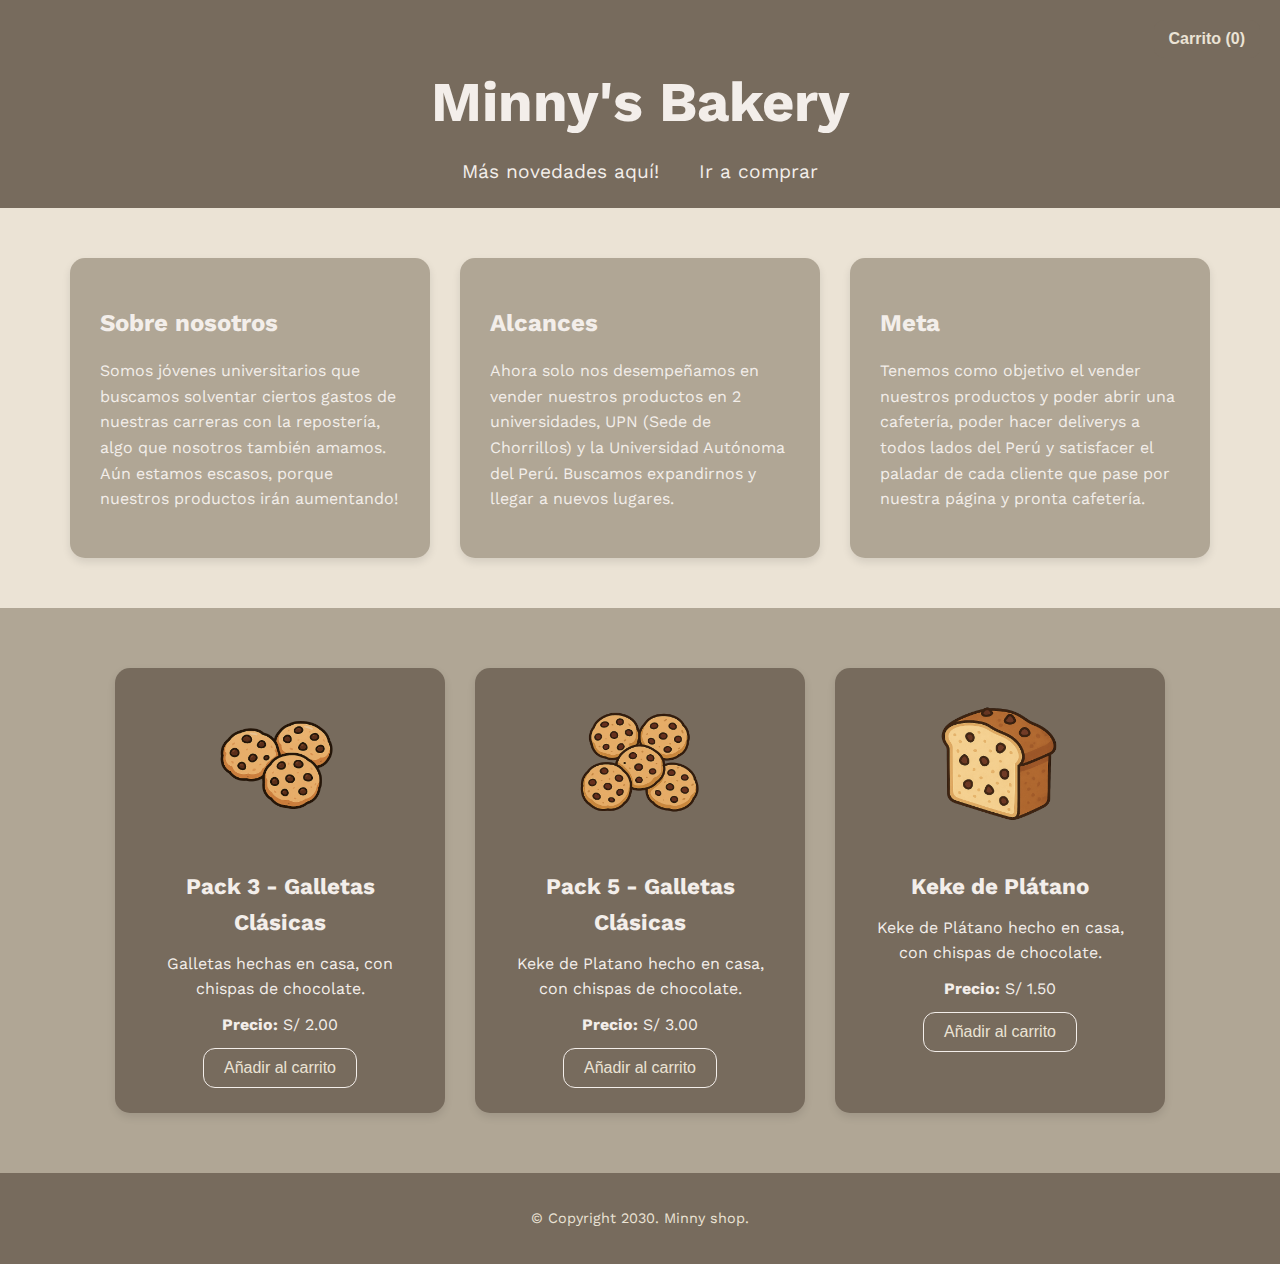
==== index.html @ 087997c1 "index.html" ====
<!DOCTYPE html>
<html lang="es">
<head>
  <meta charset="UTF-8">
  <title>Minny's Bakery</title>
  <link rel="stylesheet" href="bakery.css">
  <link href="https://fonts.googleapis.com/css2?family=Work+Sans:ital,wght@0,500;1,500&display=swap" rel="stylesheet">
  <link rel="preconnect" href="https://fonts.gstatic.com" crossorigin>
  <link rel="preconnect" href="https://fonts.googleapis.com">
  <link rel="shortcut icon" href="imgs/favico.ico" type="image/x-icon">
  <meta name="viewport" content="width=device-width, initial-scale=1.0">
</head>
<body>
  <header>
    <h1>Minny's Bakery</h1>
    <nav>
      <a href="https://www.instagram.com/m1njii.jpg/" target="_blank">Más novedades aquí!</a>
      <a href="#productos">Ir a comprar</a>
    </nav>
    <button id="toggle-cart">Carrito (<span id="cart-count">0</span>)</button>
  </header>

  <article id="about-us">
    <div class="card">
      <h1>Sobre nosotros</h1>
      <p>
        Somos jóvenes universitarios que buscamos solventar ciertos gastos de nuestras carreras con la repostería, algo que nosotros también amamos. Aún estamos escasos, porque nuestros productos irán aumentando!
      </p>
    </div>
    <div class="card">
      <h1>Alcances</h1>
      <p>
        Ahora solo nos desempeñamos en vender nuestros productos en 2 universidades, UPN (Sede de Chorrillos) y la Universidad Autónoma del Perú. Buscamos expandirnos y llegar a nuevos lugares.
      </p>
    </div>
    <div class="card">
      <h1>Meta</h1>
      <p>
        Tenemos como objetivo el vender nuestros productos y poder abrir una cafetería, poder hacer deliverys a todos lados del Perú y satisfacer el paladar de cada cliente que pase por nuestra página y pronta cafetería.
      </p>
    </div>
  </article>

  <article id="productos">
    <div class="producto">
      <img src="imgs/3-galletas.png" alt="Galletas Clásicas" style="width: 50%; border-radius: 10px; margin-bottom: 10px;">
      <h2>Pack 3 - Galletas Clásicas</h2>
      <p>Galletas hechas en casa, con chispas de chocolate.</p>
      <p><strong>Precio:</strong> S/ 2.00</p>
      <button class="add-to-cart" data-name="Pack 3 - Galletas Clásicas" data-price="2.00">Añadir al carrito</button>
    </div>
    <div class="producto">
      <img src="imgs/5-galletas.png" alt="Galletas Clásicas" style="width: 50%; border-radius: 10px; margin-bottom: 10px;">
      <h2>Pack 5 - Galletas Clásicas</h2>
      <p>Keke de Platano hecho en casa, con chispas de chocolate.</p>
      <p><strong>Precio:</strong> S/ 3.00</p>
      <button class="add-to-cart" data-name="Pack 5 - Galletas Clásicas" data-price="3.00">Añadir al carrito</button>
    </div>
    <div class="producto">
      <img src="imgs/keke-de-platano.png" alt="Keke de Plátano" style="width: 50%; border-radius: 10px; margin-bottom: 10px;">
      <h2>Keke de Plátano</h2>
      <p>Keke de Plátano hecho en casa, con chispas de chocolate.</p>
      <p><strong>Precio:</strong> S/ 1.50</p>
      <button class="add-to-cart" data-name="Keke de Plátano" data-price="1.50">Añadir al carrito</button>
    </div>   
<!--     <div class="producto">
      <img src="imgs/muffin-de-naranja.png" alt="Muffin de Naranja" style="width: 50%; border-radius: 10px; margin-bottom: 10px;">
      <h2>Muffin de Naranja</h2>
      <p>Galletas hechas en casa, con chispas de chocolate.</p>
      <p><strong>Precio:</strong> S/ 2.00</p>
      <button class="add-to-cart" data-name="Muffin de Naranja" data-price="2.00">Añadir al carrito</button>
    </div> -->
  <!-- 
    <div class="producto">
      <img src="ruta/de/la/imagen.jpg" alt="Galletas Clásicas" style="width: 50%; border-radius: 10px; margin-bottom: 10px;">
      <h2>Galletas Clásicas</h2>
      <p>Galletas hechas en casa, con chispas de chocolate.</p>
      <p><strong>Precio:</strong> S/ 2.00</p>
      <button class="add-to-cart" data-name="Galletas Clásicas" data-price="2.00">Añadir al carrito</button>
    </div>
    <div class="producto">
      <img src="ruta/de/la/imagen.jpg" alt="Galletas Clásicas" style="width: 50%; border-radius: 10px; margin-bottom: 10px;">
      <h2>Galletas Clásicas</h2>
      <p>Galletas hechas en casa, con chispas de chocolate.</p>
      <p><strong>Precio:</strong> S/ 2.00</p>
      <button class="add-to-cart" data-name="Galletas Clásicas" data-price="2.00">Añadir al carrito</button>
    </div>
    <div class="producto">
      <img src="ruta/de/la/imagen.jpg" alt="Galletas Clásicas" style="width: 50%; border-radius: 10px; margin-bottom: 10px;">
      <h2>Galletas Clásicas</h2>
      <p>Galletas hechas en casa, con chispas de chocolate.</p>
      <p><strong>Precio:</strong> S/ 2.00</p>
      <button class="add-to-cart" data-name="Galletas Clásicas" data-price="2.00">Añadir al carrito</button>
    </div>
    -->
    
  </article>

  <div id="cart">
    <h2 style="text-decoration: underline;">Carrito de compras</h2>
    <hr>
    <ul id="cart-items"></ul>
    <p id="total">Total: S/ 0.00</p>
    <hr>
    <button id="checkout">Comprar</button>
    <button id="close-cart">Cerrar</button>
  </div>

  <footer>
    <p>&copy; Copyright 2030. Minny shop.</p>
  </footer>

  <script src="bakery.js"></script>
</body>
</html>
---- bakery.css ----
html {
    scroll-behavior: smooth;
}

body {
    font-family: "Work Sans", sans-serif;
    background: #F3EEEA;
    margin: 0;
    line-height: 1.6;
    color: #333;
}

header {
    background-color: #776B5D;
    text-align: center;
    padding: 20px;
    color: #F3EEEA;
    box-shadow: 0 4px 6px rgba(0,0,0,0.1);
}

header h1 {
    font-size: 3.5rem;
    margin-bottom: 10px;
}

header nav {
    display: flex;
    justify-content: center;
    gap: 40px;
    margin-top: 10px;
    flex-wrap: wrap;
}

header a {
    color: #F3EEEA;
    text-decoration: none;
    transition: 0.3s ease;
    font-size: 1.2rem;
}

header a:hover {
    color: #EBE3D5;
    text-decoration: underline;
}

#about-us {
    display: flex;
    flex-wrap: wrap;
    justify-content: center;
    gap: 30px;
    padding: 50px 20px;
    background: #EBE3D5;
}

.card {
    background-color: #B0A695;
    color: #F3EEEA;
    border-radius: 15px;
    padding: 30px;
    width: 300px;
    box-shadow: 0 4px 8px rgba(0,0,0,0.1);
    transition: transform 0.3s;
}

.card:hover {
    transform: translateY(-5px);
}

.card h1 {
    margin-bottom: 15px;
    font-size: 1.5rem;
}

#productos {
    display: flex;
    flex-wrap: wrap;
    justify-content: center;
    gap: 30px;
    padding: 60px 20px;
    background-color: #B0A695;
}

.producto {
    padding: 25px;
    background-color: #776B5D;
    border-radius: 15px;
    color: #F3EEEA;
    text-align: center;
    width: 280px;
    box-shadow: 0 4px 8px rgba(0,0,0,0.1);
    transition: transform 0.3s;
}

.producto:hover {
    transform: translateY(-5px);
}

.producto h2 {
    font-size: 1.4rem;
    margin-bottom: 10px;
}

.producto p {
    margin: 10px 0;
}

.producto button {
    background-color: #776B5D;
    color: #EBE3D5;
    border-radius: 12px;
    padding: 10px 20px;
    transition: 0.3s ease;
    border: 1px solid #F3EEEA;
    cursor: pointer;
    font-size: 1rem;
}

.producto button:hover {
    background-color: #EBE3D5;
    color: #776B5D;
}

footer {
    text-align: center;
    color: #EBE3D5;
    background-color: #776B5D;
    padding: 20px;
    font-size: 0.9rem;
}

/* Carrito */

#cart {
    position: fixed;
    top: 80px;
    right: 20px;
    width: 300px;
    max-height: 70vh;
    background: white;
    border: 2px solid #ccc;
    box-shadow: 0 4px 10px rgba(0,0,0,0.2);
    padding: 20px;
    display: none;
    z-index: 999;
    overflow-y: auto;
    border-radius: 10px;
}

#cart h2 {
    margin-top: 0;
    text-align: center;
    font-size: 1.5rem;
    color: #776B5D;
}

#cart-items {
    list-style: none;
    padding: 0;
}

#cart-items li {
    margin-bottom: 10px;
    border-bottom: 1px solid #ddd;
    padding-bottom: 5px;
    font-size: 0.95rem;
}

#toggle-cart {
    position: fixed;
    top: 20px;
    right: 20px;
    background-color: #776B5D;
    border: none;
    padding: 10px 15px;
    border-radius: 10px;
    cursor: pointer;
    font-weight: bold;
    color: #EBE3D5;
    font-size: 1rem;
    z-index: 1000;
}

#close-cart {
    margin-top: 10px;
    background-color: #ccc;
    border: none;
    padding: 5px 10px;
    border-radius: 5px;
    cursor: pointer;
}

#cart button {
    background-color: #776B5D;
    color: #EBE3D5;
    border-radius: 12px;
    padding: 10px;
    transition: 0.3s ease;
    border: 1px solid #F3EEEA;
    cursor: pointer;
    margin-right: 10px;
}

#cart button:hover {
    background-color: #EBE3D5;
    color: #776B5D;
}


@media (max-width: 768px) {
    header {
        padding: 10px;
    }

    header h1 {
        font-size: 2rem;
    }

    header a {
        font-size: 0.8rem;
    }

    header nav {
        flex-direction: column;
        gap: 10px;
        margin-top: 10px;
    }
    
    #productos {
        display: flex;
        flex-direction: column;
        align-items: center;
    }
    
    .producto {
        font-size: 0.9rem;
        width: 80%;
        margin-bottom: 20px;
    }
    
    #toggle-cart {
        top: 15px;
        right: 15px;
        padding: 8px 12px;
        font-size: 0.9rem;
    }
    
    #cart {
        position: fixed;
        top: 0;
        right: 0;
        width: 92vw;
        height: 100vh;
        max-height: 100vh;
        background-color: #ffffffee;
        padding: 25px 15px;
        border-radius: 0;
        box-shadow: none;
        overflow-y: auto;
        z-index: 1000;
        display: none;
    }
    
    #cart h2 {
        font-size: 1.6rem;
        margin-bottom: 20px;
        color: #776B5D;
    }
    
    #cart-items {
        display: flex;
        flex-direction: column;
        gap: 12px;
    }
    
    #cart-items div {
        background-color: #F3EEEA;
        border-radius: 10px;
        padding: 10px;
        font-size: 0.95rem;
        display: flex;
        justify-content: space-between;
        align-items: center;
    }
    
    #cart button {
        margin-top: 20px;
        width: 100%;
        padding: 12px;
        font-size: 1rem;
        border-radius: 10px;
        background-color: #776B5D;
        color: #EBE3D5;
        border: 1px solid #F3EEEA;
        cursor: pointer;
    }
    
    #cart button:hover {
        background-color: #EBE3D5;
        color: #776B5D;
    }
    
    #close-cart {
        background-color: #ccc;
        padding: 8px 12px;
        border-radius: 10px;
        margin-top: 15px;
        width: 100%;
        font-weight: bold;
    }
}
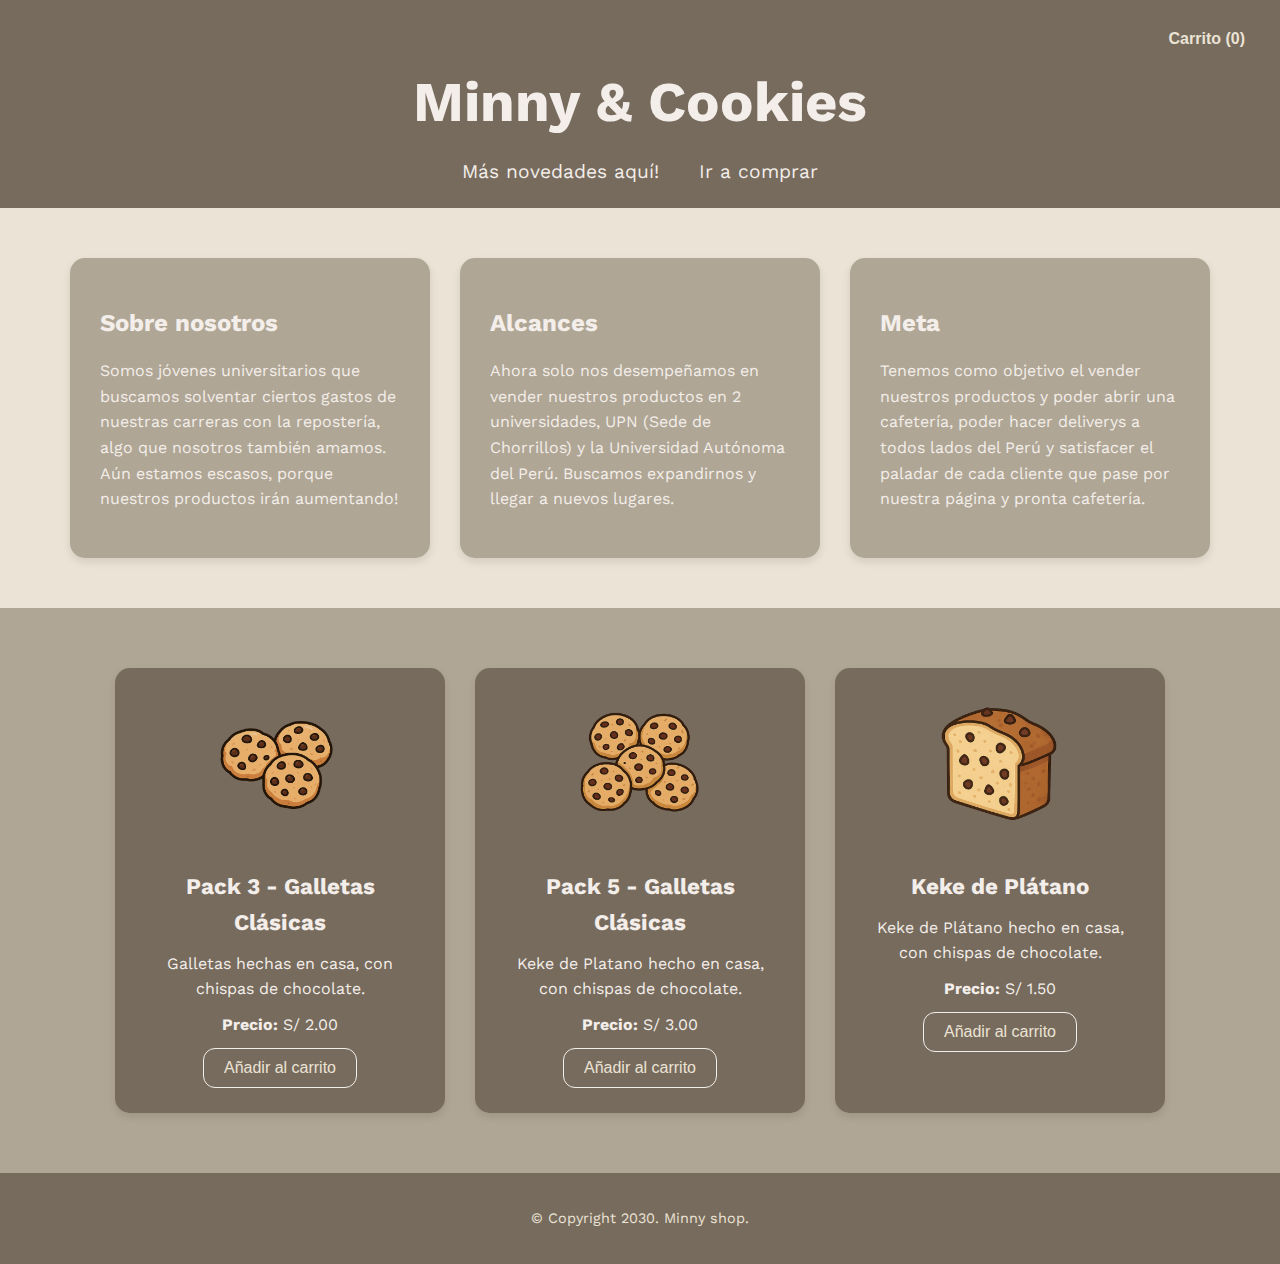
==== commit 1ee96e6f: "index.html" ====
--- a/index.html
+++ b/index.html
@@ -2,7 +2,7 @@
 <html lang="es">
 <head>
   <meta charset="UTF-8">
-  <title>Minny's Bakery</title>
+  <title>Minny & Cookies</title>
   <link rel="stylesheet" href="bakery.css">
   <link href="https://fonts.googleapis.com/css2?family=Work+Sans:ital,wght@0,500;1,500&display=swap" rel="stylesheet">
   <link rel="preconnect" href="https://fonts.gstatic.com" crossorigin>
@@ -12,9 +12,9 @@
 </head>
 <body>
   <header>
-    <h1>Minny's Bakery</h1>
+    <h1>Minny & Cookies</h1>
     <nav>
-      <a href="https://www.instagram.com/m1njii.jpg/" target="_blank">Más novedades aquí!</a>
+      <a href="soon.html" target="_blank">Más novedades aquí!</a>
       <a href="#productos">Ir a comprar</a>
     </nav>
     <button id="toggle-cart">Carrito (<span id="cart-count">0</span>)</button>
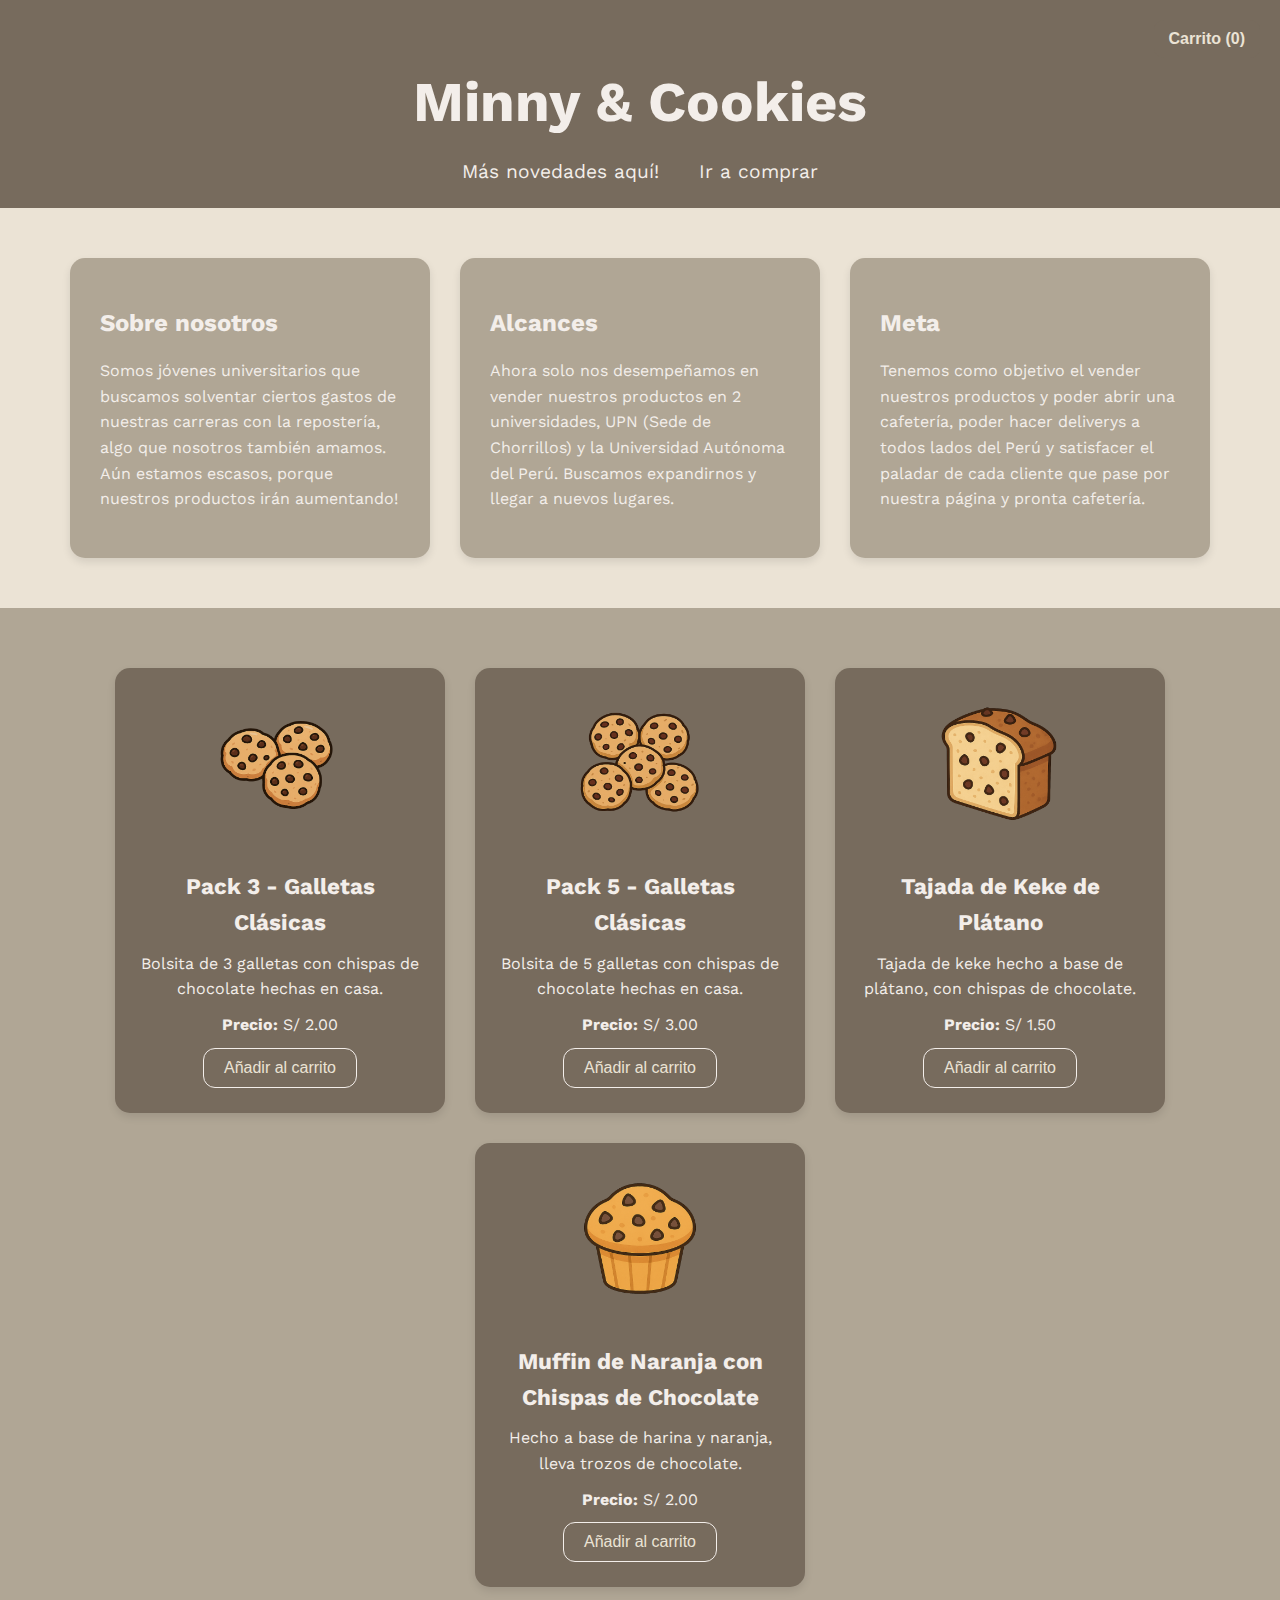
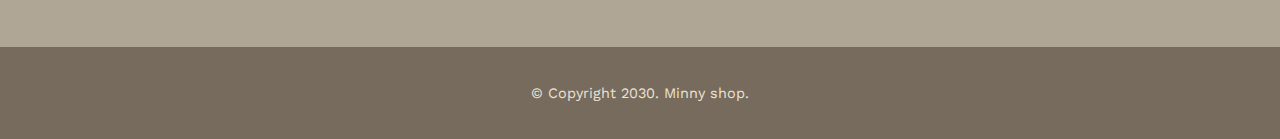
==== commit c39d09cc: "index.html" ====
--- a/index.html
+++ b/index.html
@@ -45,31 +45,31 @@
     <div class="producto">
       <img src="imgs/3-galletas.png" alt="Galletas Clásicas" style="width: 50%; border-radius: 10px; margin-bottom: 10px;">
       <h2>Pack 3 - Galletas Clásicas</h2>
-      <p>Galletas hechas en casa, con chispas de chocolate.</p>
+      <p>Bolsita de 3 galletas con chispas de chocolate hechas en casa.</p>
       <p><strong>Precio:</strong> S/ 2.00</p>
       <button class="add-to-cart" data-name="Pack 3 - Galletas Clásicas" data-price="2.00">Añadir al carrito</button>
     </div>
     <div class="producto">
       <img src="imgs/5-galletas.png" alt="Galletas Clásicas" style="width: 50%; border-radius: 10px; margin-bottom: 10px;">
       <h2>Pack 5 - Galletas Clásicas</h2>
-      <p>Keke de Platano hecho en casa, con chispas de chocolate.</p>
+      <p>Bolsita de 5 galletas con chispas de chocolate hechas en casa.</p>
       <p><strong>Precio:</strong> S/ 3.00</p>
       <button class="add-to-cart" data-name="Pack 5 - Galletas Clásicas" data-price="3.00">Añadir al carrito</button>
     </div>
     <div class="producto">
       <img src="imgs/keke-de-platano.png" alt="Keke de Plátano" style="width: 50%; border-radius: 10px; margin-bottom: 10px;">
-      <h2>Keke de Plátano</h2>
-      <p>Keke de Plátano hecho en casa, con chispas de chocolate.</p>
+      <h2>Tajada de Keke de Plátano</h2>
+      <p>Tajada de keke hecho a base de plátano, con chispas de chocolate.</p>
       <p><strong>Precio:</strong> S/ 1.50</p>
       <button class="add-to-cart" data-name="Keke de Plátano" data-price="1.50">Añadir al carrito</button>
     </div>   
-<!--     <div class="producto">
+    <div class="producto">
       <img src="imgs/muffin-de-naranja.png" alt="Muffin de Naranja" style="width: 50%; border-radius: 10px; margin-bottom: 10px;">
-      <h2>Muffin de Naranja</h2>
-      <p>Galletas hechas en casa, con chispas de chocolate.</p>
+      <h2>Muffin de Naranja con Chispas de Chocolate</h2>
+      <p>Hecho a base de harina y naranja, lleva trozos de chocolate.</p>
       <p><strong>Precio:</strong> S/ 2.00</p>
       <button class="add-to-cart" data-name="Muffin de Naranja" data-price="2.00">Añadir al carrito</button>
-    </div> -->
+    </div>
   <!-- 
     <div class="producto">
       <img src="ruta/de/la/imagen.jpg" alt="Galletas Clásicas" style="width: 50%; border-radius: 10px; margin-bottom: 10px;">
--- a/bakery.css
+++ b/bakery.css
@@ -134,7 +134,7 @@
     position: fixed;
     top: 80px;
     right: 20px;
-    width: 300px;
+    width: 350px;
     max-height: 70vh;
     background: white;
     border: 2px solid #ccc;
@@ -161,8 +161,11 @@
 #cart-items li {
     margin-bottom: 10px;
     border-bottom: 1px solid #ddd;
-    padding-bottom: 5px;
+    padding-bottom: 10px;
     font-size: 0.95rem;
+    justify-content: space-between;
+    display: flex;
+    align-items: center;
 }
 
 #toggle-cart {
@@ -190,8 +193,7 @@
 }
 
 #cart button {
-    background-color: #776B5D;
-    color: #EBE3D5;
+    color: #776B5D;
     border-radius: 12px;
     padding: 10px;
     transition: 0.3s ease;
@@ -201,8 +203,8 @@
 }
 
 #cart button:hover {
-    background-color: #EBE3D5;
-    color: #776B5D;
+    background-color: #776B5D;
+    color: #EBE3D5;
 }
 
 
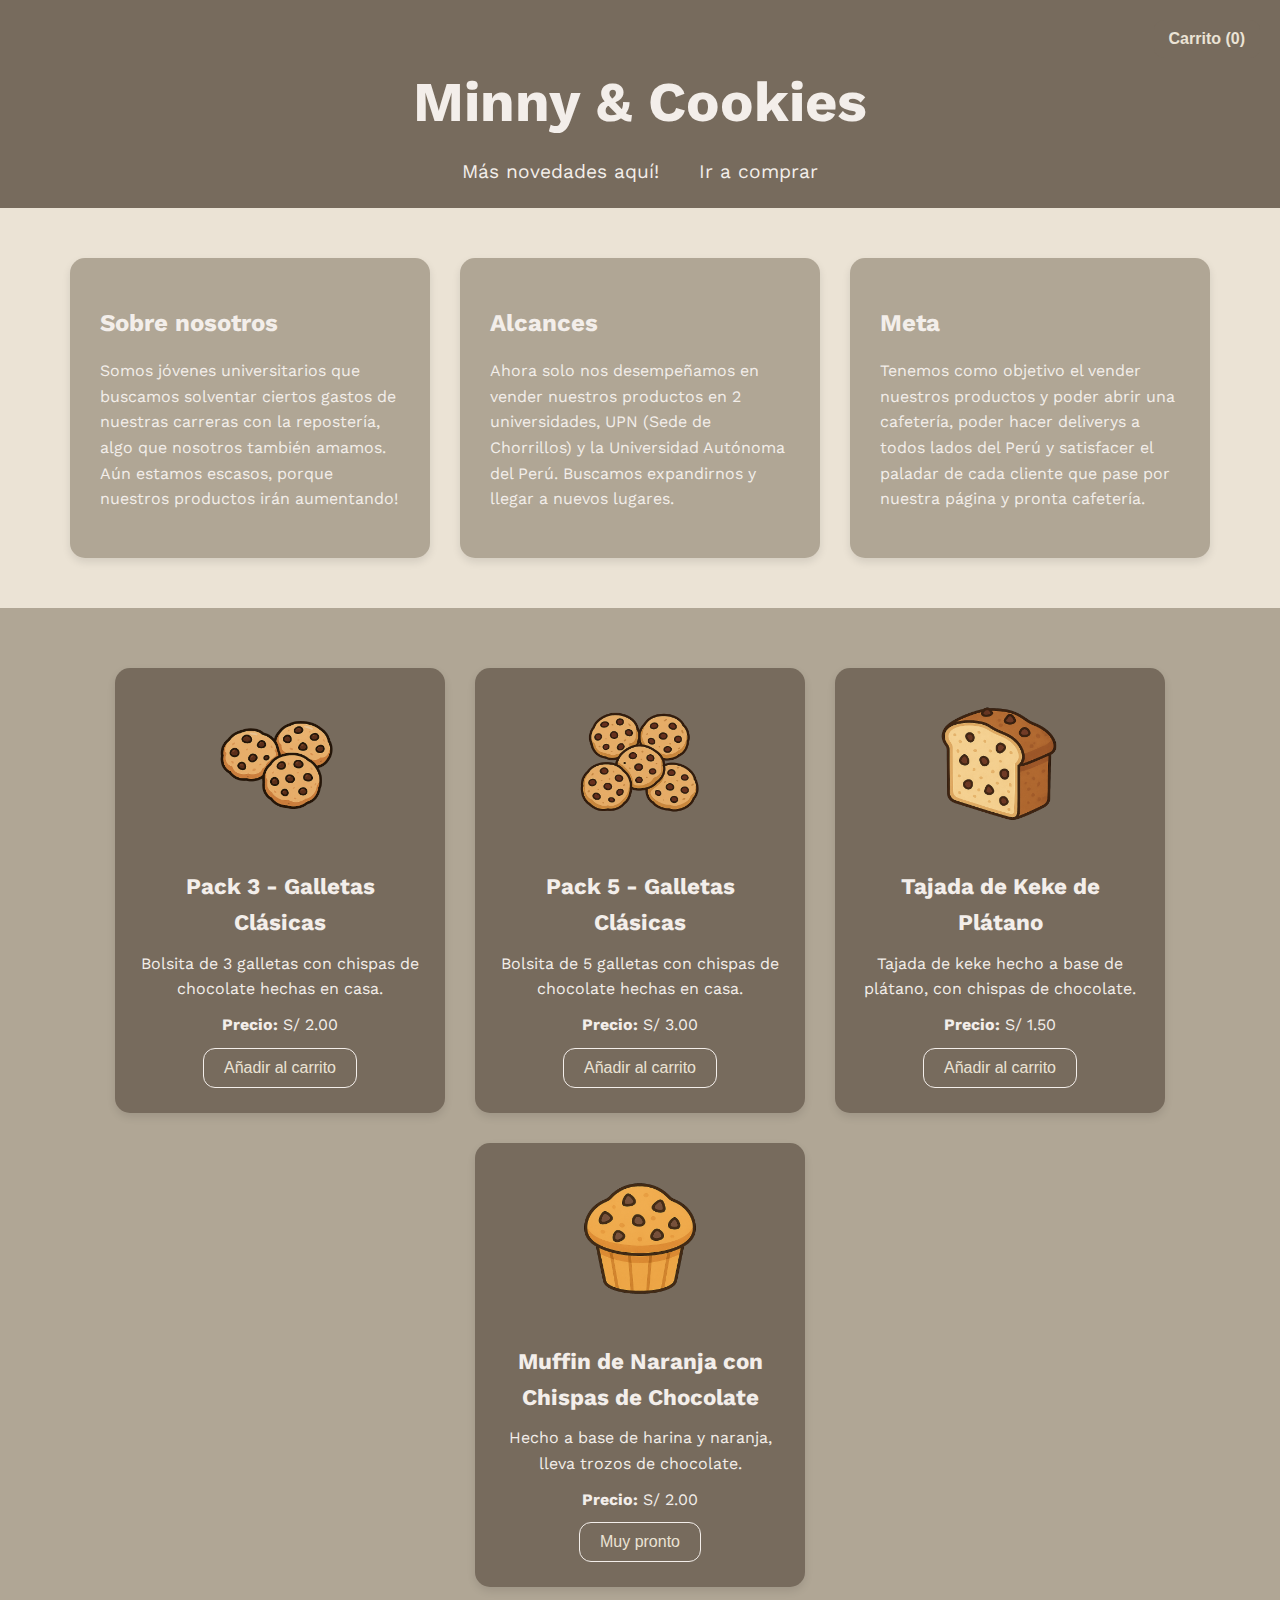
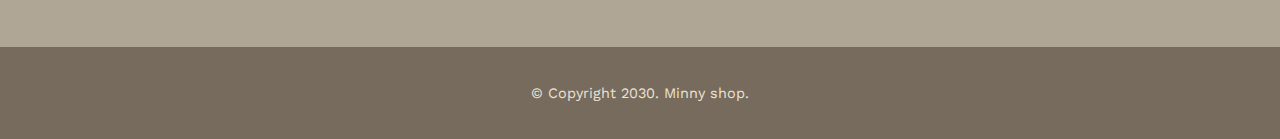
==== commit f4067cc8: "index.html" ====
--- a/index.html
+++ b/index.html
@@ -68,7 +68,8 @@
       <h2>Muffin de Naranja con Chispas de Chocolate</h2>
       <p>Hecho a base de harina y naranja, lleva trozos de chocolate.</p>
       <p><strong>Precio:</strong> S/ 2.00</p>
-      <button class="add-to-cart" data-name="Muffin de Naranja" data-price="2.00">Añadir al carrito</button>
+      <button>Muy pronto</button>
+      <!--<button class="add-to-cart" data-name="Muffin de Naranja" data-price="2.00">Añadir al carrito</button>-->
     </div>
   <!-- 
     <div class="producto">
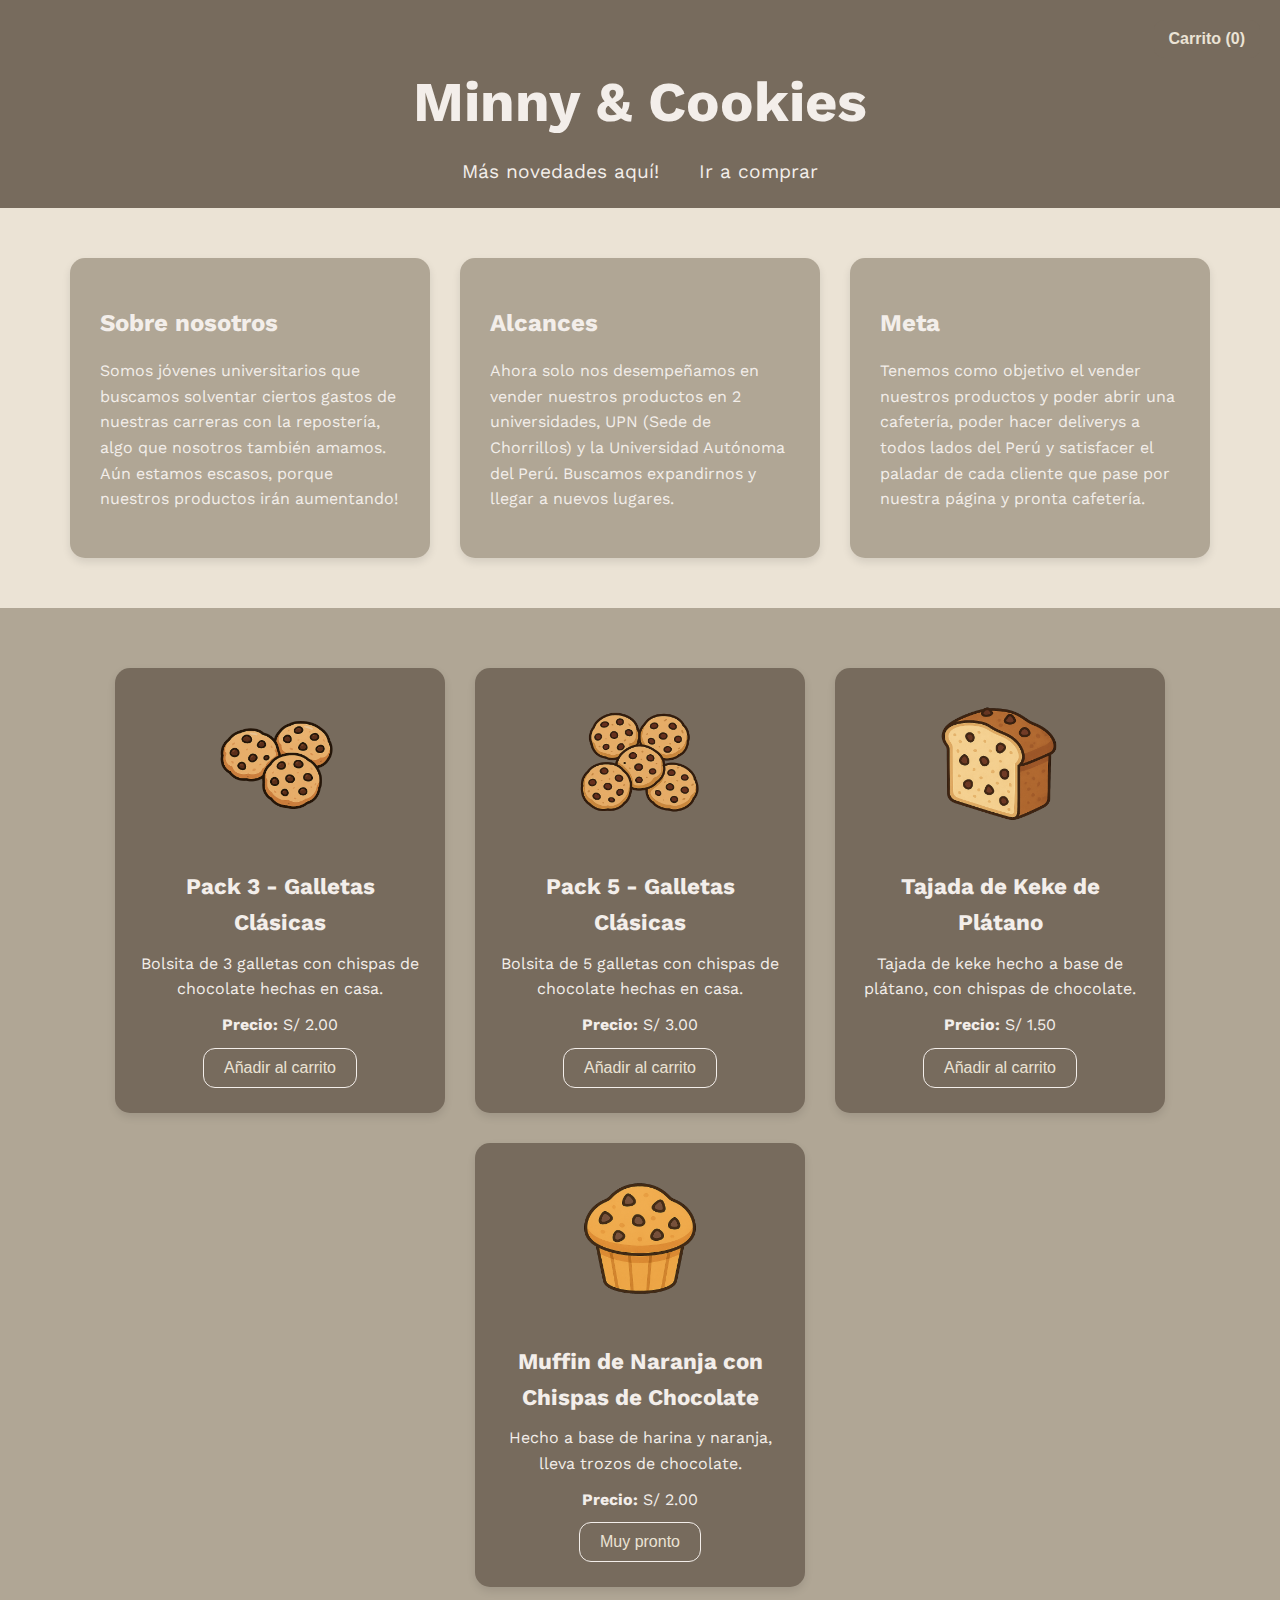
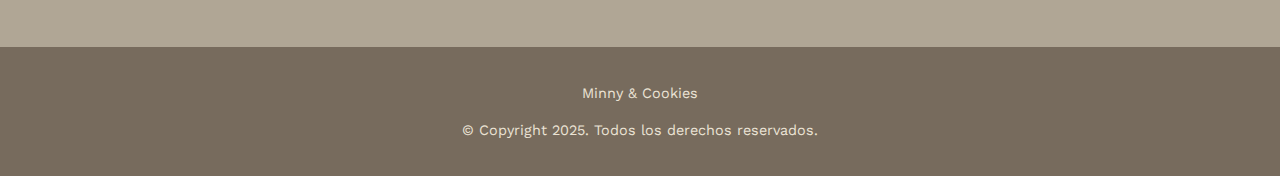
==== commit bbea67e1: "index.html" ====
--- a/index.html
+++ b/index.html
@@ -108,7 +108,8 @@
   </div>
 
   <footer>
-    <p>&copy; Copyright 2030. Minny shop.</p>
+    <p>Minny & Cookies</p>
+    <p>&copy; Copyright 2025. Todos los derechos reservados.</p>
   </footer>
 
   <script src="bakery.js"></script>
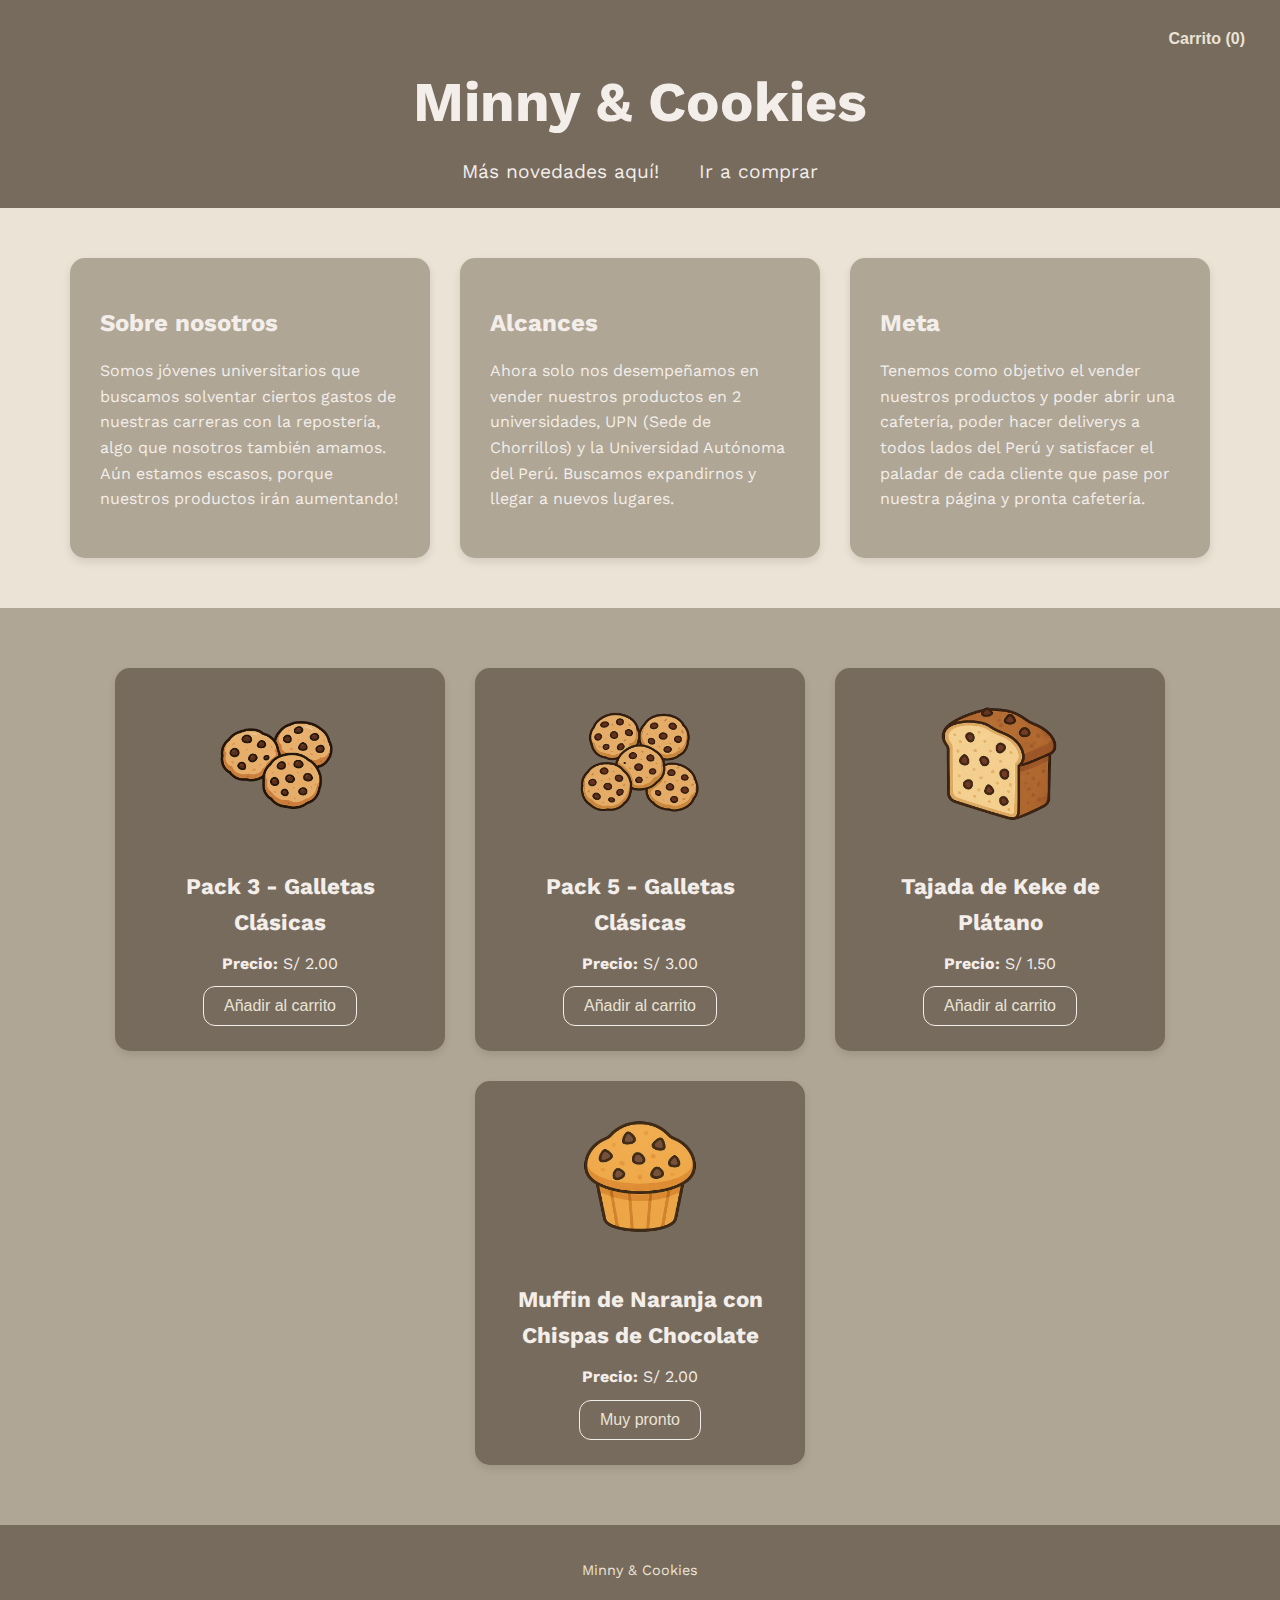
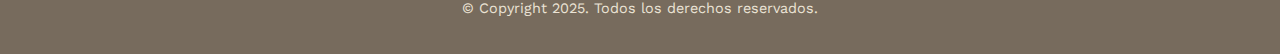
==== commit 29bc74c7: "index.html" ====
--- a/index.html
+++ b/index.html
@@ -45,28 +45,28 @@
     <div class="producto">
       <img src="imgs/3-galletas.png" alt="Galletas Clásicas" style="width: 50%; border-radius: 10px; margin-bottom: 10px;">
       <h2>Pack 3 - Galletas Clásicas</h2>
-      <p>Bolsita de 3 galletas con chispas de chocolate hechas en casa.</p>
+<!--       <p>Bolsita de 3 galletas con chispas de chocolate hechas en casa.</p> -->
       <p><strong>Precio:</strong> S/ 2.00</p>
       <button class="add-to-cart" data-name="Pack 3 - Galletas Clásicas" data-price="2.00">Añadir al carrito</button>
     </div>
     <div class="producto">
       <img src="imgs/5-galletas.png" alt="Galletas Clásicas" style="width: 50%; border-radius: 10px; margin-bottom: 10px;">
       <h2>Pack 5 - Galletas Clásicas</h2>
-      <p>Bolsita de 5 galletas con chispas de chocolate hechas en casa.</p>
+<!--       <p>Bolsita de 5 galletas con chispas de chocolate hechas en casa.</p> -->
       <p><strong>Precio:</strong> S/ 3.00</p>
       <button class="add-to-cart" data-name="Pack 5 - Galletas Clásicas" data-price="3.00">Añadir al carrito</button>
     </div>
     <div class="producto">
       <img src="imgs/keke-de-platano.png" alt="Keke de Plátano" style="width: 50%; border-radius: 10px; margin-bottom: 10px;">
       <h2>Tajada de Keke de Plátano</h2>
-      <p>Tajada de keke hecho a base de plátano, con chispas de chocolate.</p>
+<!--       <p>Tajada de keke hecho a base de plátano, con chispas de chocolate.</p> -->
       <p><strong>Precio:</strong> S/ 1.50</p>
       <button class="add-to-cart" data-name="Keke de Plátano" data-price="1.50">Añadir al carrito</button>
     </div>   
     <div class="producto">
       <img src="imgs/muffin-de-naranja.png" alt="Muffin de Naranja" style="width: 50%; border-radius: 10px; margin-bottom: 10px;">
       <h2>Muffin de Naranja con Chispas de Chocolate</h2>
-      <p>Hecho a base de harina y naranja, lleva trozos de chocolate.</p>
+<!--       <p>Hecho a base de harina y naranja, lleva trozos de chocolate.</p> -->
       <p><strong>Precio:</strong> S/ 2.00</p>
       <button>Muy pronto</button>
       <!--<button class="add-to-cart" data-name="Muffin de Naranja" data-price="2.00">Añadir al carrito</button>-->
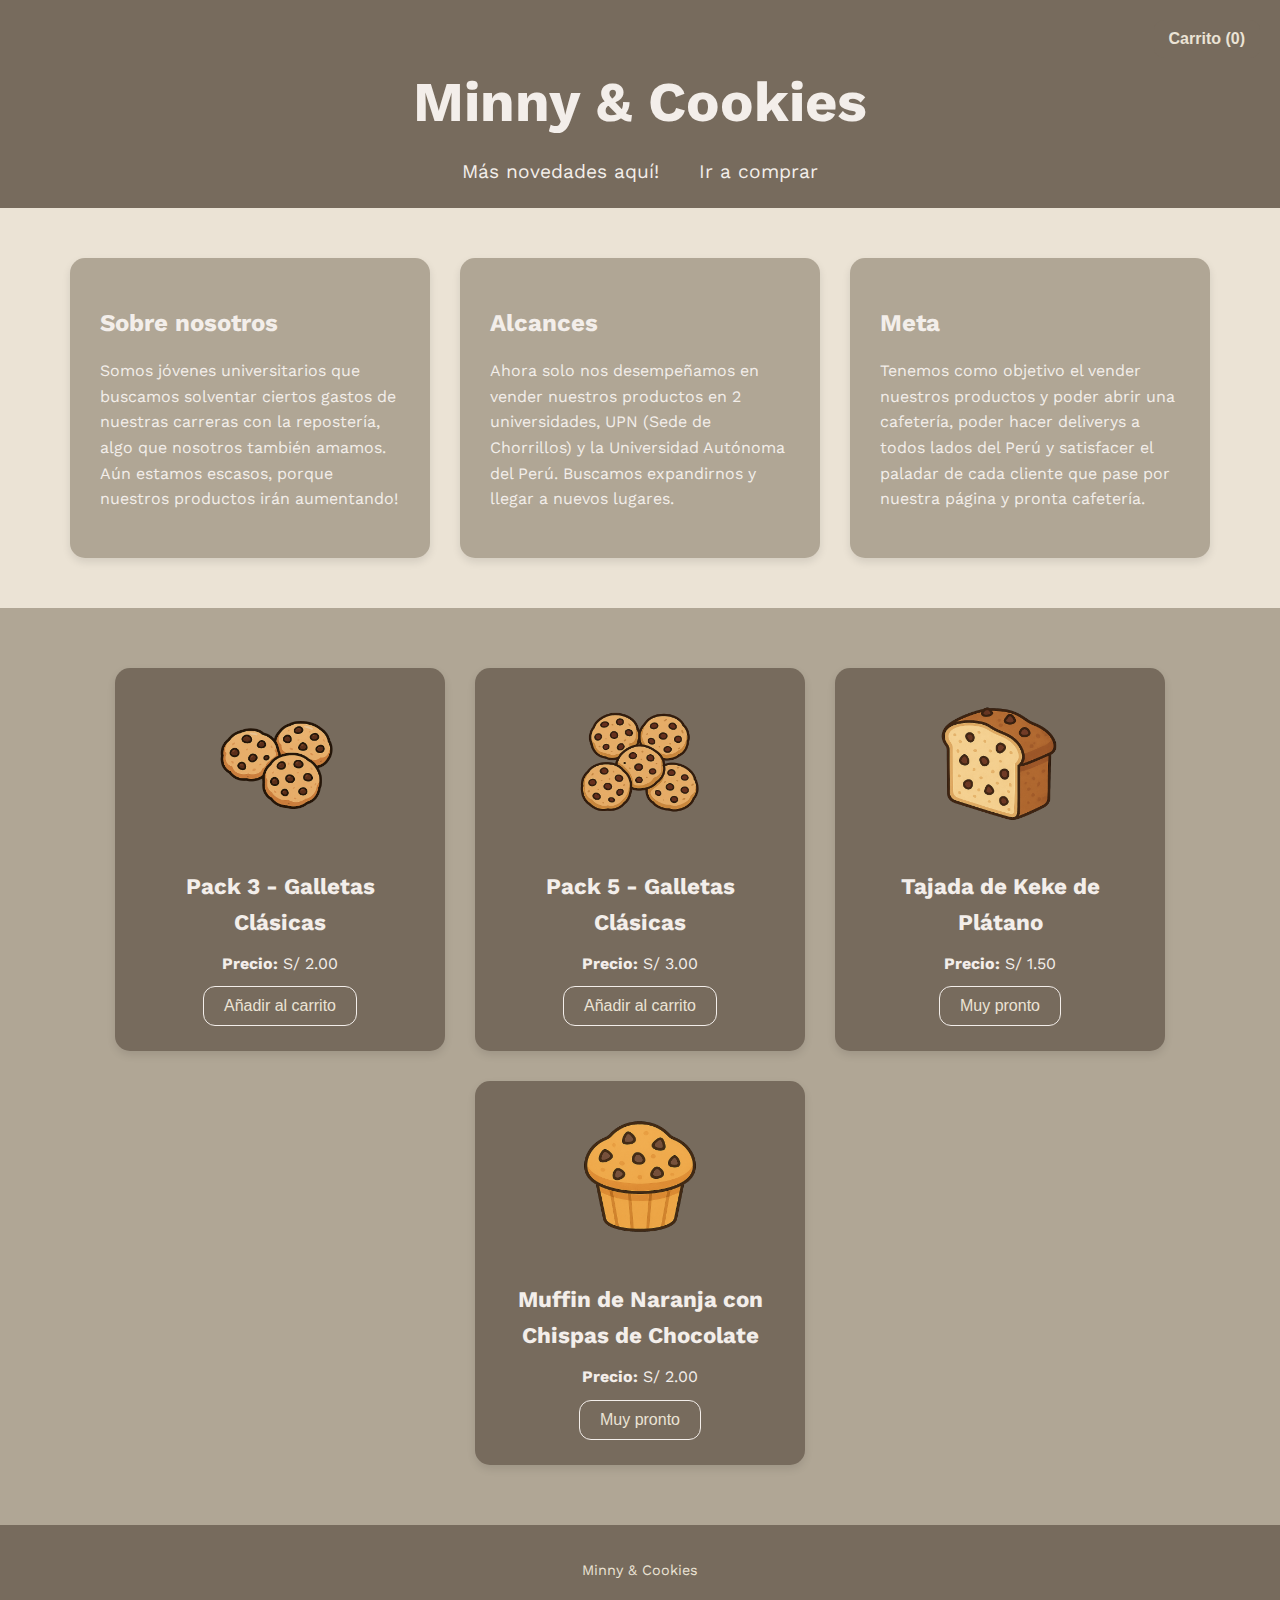
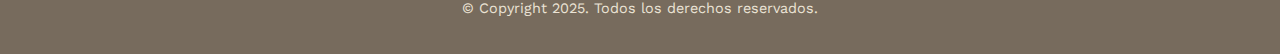
==== commit 92ddf117: "index.html" ====
--- a/index.html
+++ b/index.html
@@ -61,7 +61,8 @@
       <h2>Tajada de Keke de Plátano</h2>
 <!--       <p>Tajada de keke hecho a base de plátano, con chispas de chocolate.</p> -->
       <p><strong>Precio:</strong> S/ 1.50</p>
-      <button class="add-to-cart" data-name="Keke de Plátano" data-price="1.50">Añadir al carrito</button>
+      <button>Muy pronto</button>
+<!--       <button class="add-to-cart" data-name="Keke de Plátano" data-price="1.50">Añadir al carrito</button> -->
     </div>   
     <div class="producto">
       <img src="imgs/muffin-de-naranja.png" alt="Muffin de Naranja" style="width: 50%; border-radius: 10px; margin-bottom: 10px;">
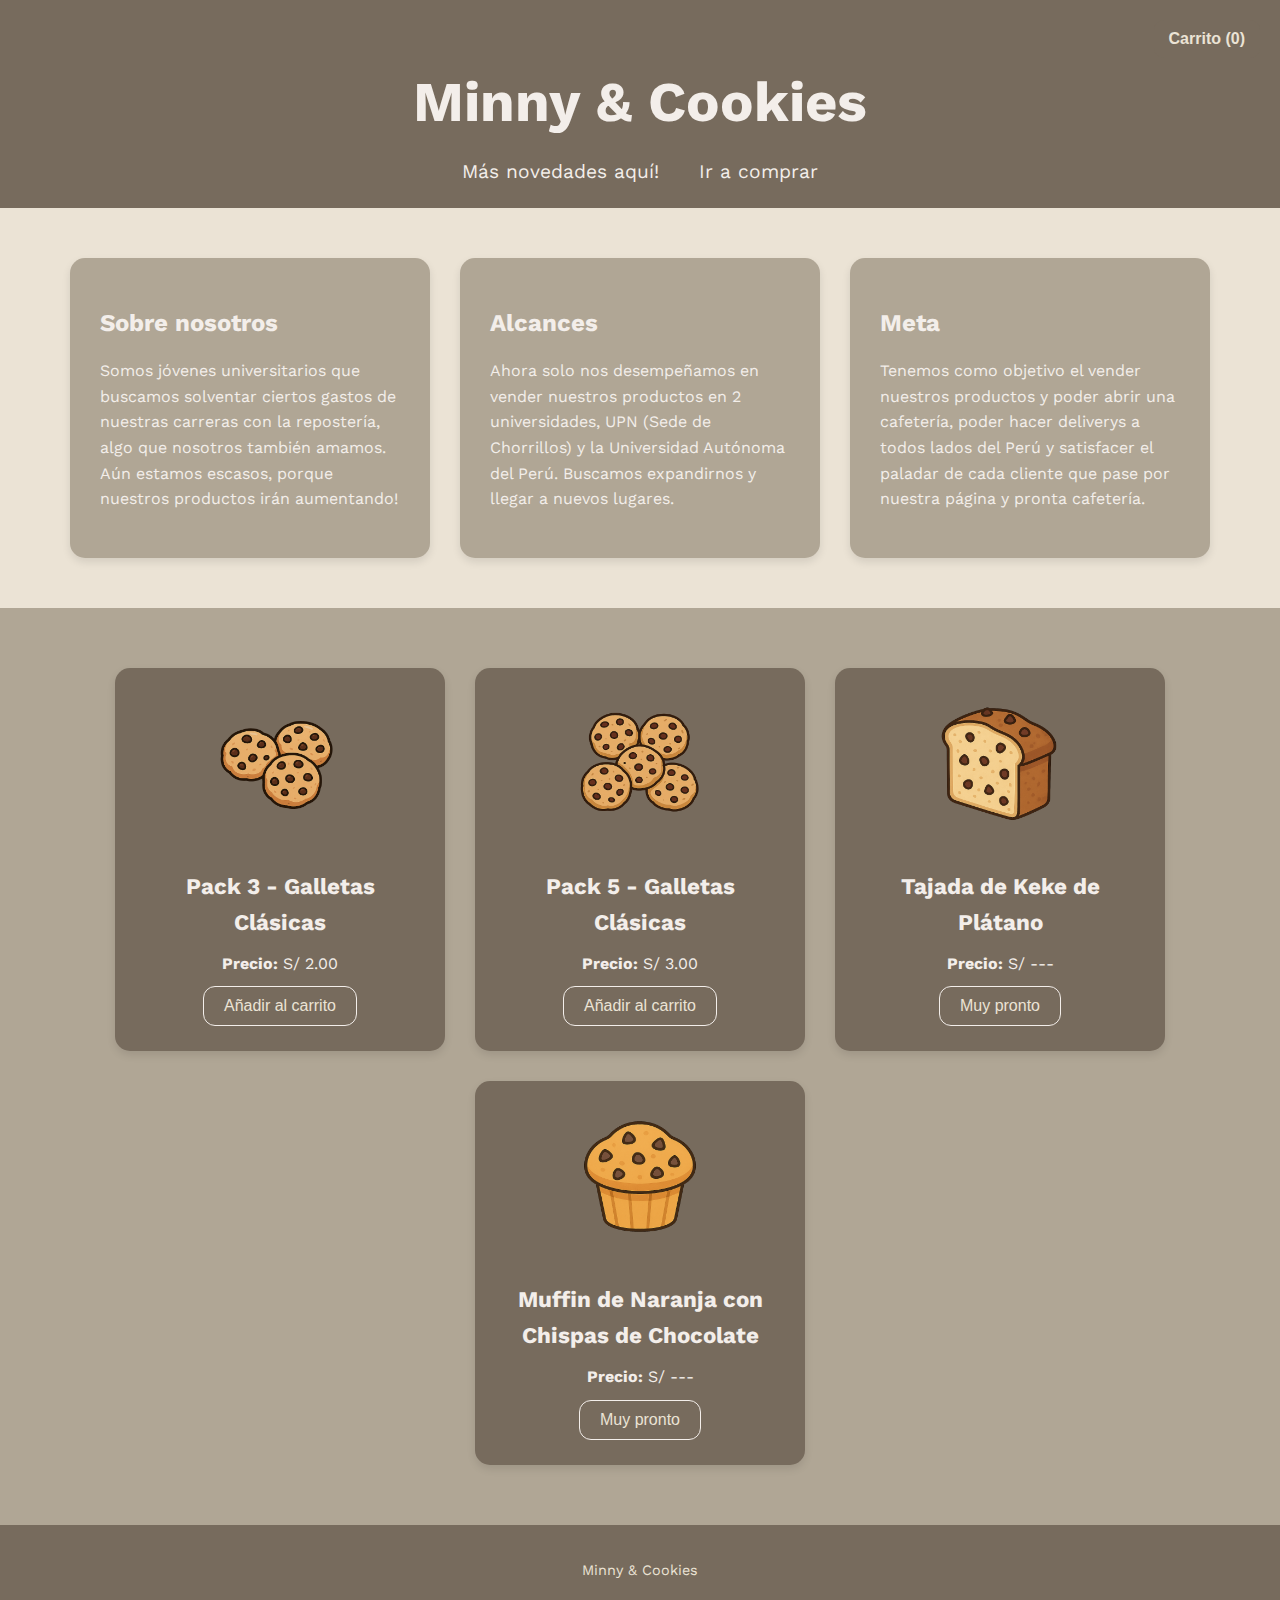
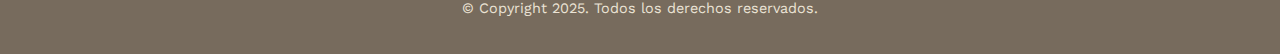
==== commit bc6eee28: "index.html" ====
--- a/index.html
+++ b/index.html
@@ -60,7 +60,7 @@
       <img src="imgs/keke-de-platano.png" alt="Keke de Plátano" style="width: 50%; border-radius: 10px; margin-bottom: 10px;">
       <h2>Tajada de Keke de Plátano</h2>
 <!--       <p>Tajada de keke hecho a base de plátano, con chispas de chocolate.</p> -->
-      <p><strong>Precio:</strong> S/ 1.50</p>
+      <p><strong>Precio:</strong> S/ ---</p>
       <button>Muy pronto</button>
 <!--       <button class="add-to-cart" data-name="Keke de Plátano" data-price="1.50">Añadir al carrito</button> -->
     </div>   
@@ -68,7 +68,7 @@
       <img src="imgs/muffin-de-naranja.png" alt="Muffin de Naranja" style="width: 50%; border-radius: 10px; margin-bottom: 10px;">
       <h2>Muffin de Naranja con Chispas de Chocolate</h2>
 <!--       <p>Hecho a base de harina y naranja, lleva trozos de chocolate.</p> -->
-      <p><strong>Precio:</strong> S/ 2.00</p>
+      <p><strong>Precio:</strong> S/ ---</p>
       <button>Muy pronto</button>
       <!--<button class="add-to-cart" data-name="Muffin de Naranja" data-price="2.00">Añadir al carrito</button>-->
     </div>
--- a/bakery.css
+++ b/bakery.css
@@ -300,6 +300,13 @@
         background-color: #EBE3D5;
         color: #776B5D;
     }
+
+    .remove.item {
+        background-color: #efefef;
+        width: 15%;
+        padding: 8px;
+        margin: 0;
+    }
     
     #close-cart {
         background-color: #ccc;
